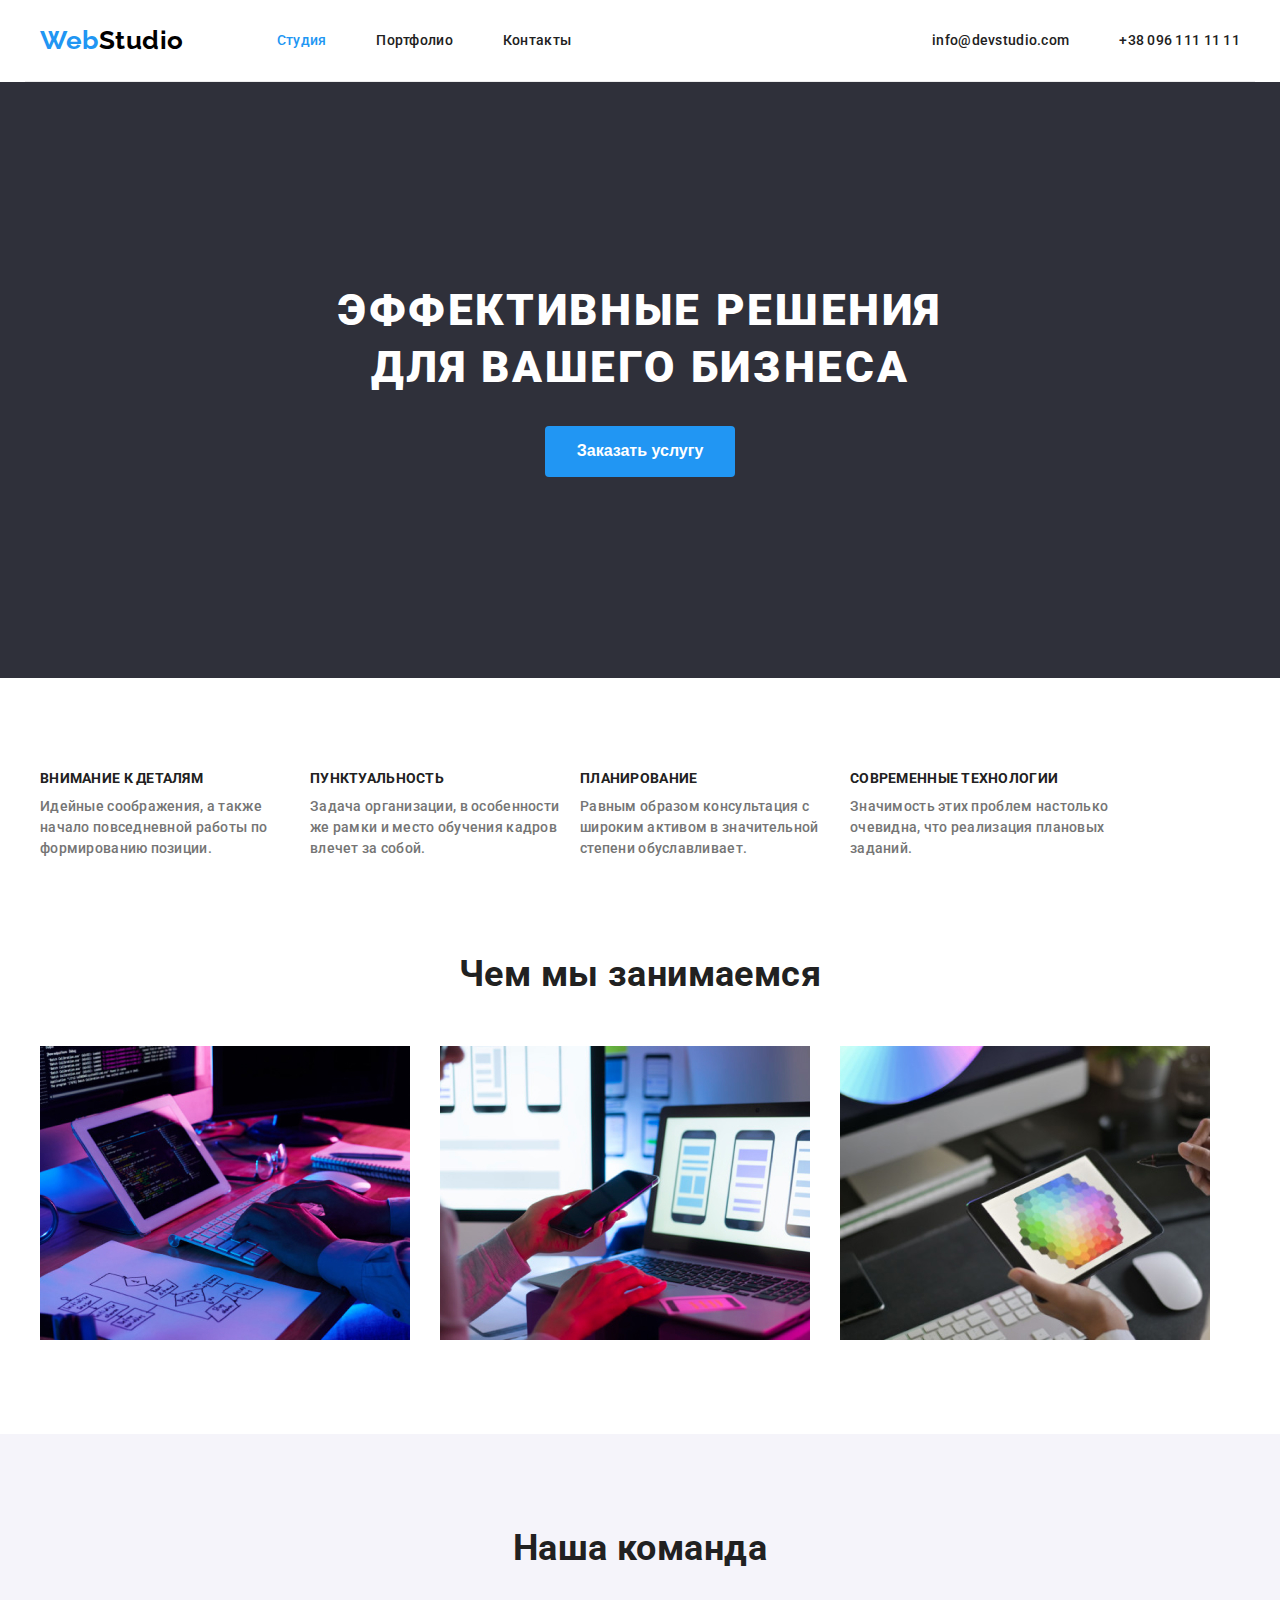
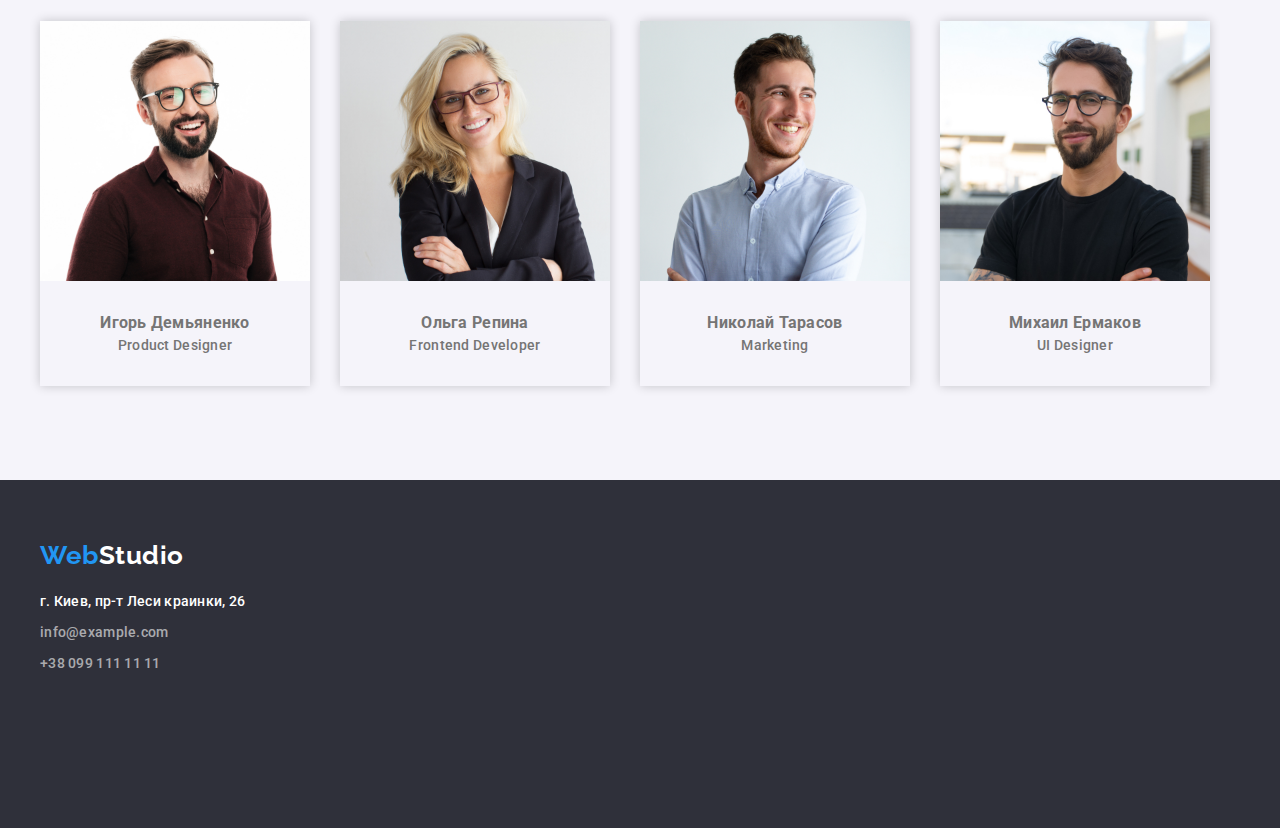
==== index.html @ 1d24ace8 "new progect" ====
<!DOCTYPE html>
<html lang="ru">
    <head>
        <meta charset="UTF-8" />
        <meta name="viewport" content="width=device-width, initial-scale=1.0" />
        <title>WebStudio</title>

        <link rel="preconnect" href="https://fonts.googleapis.com" />
        <link rel="preconnect" href="https://fonts.gstatic.com" crossorigin />
        <link href="https://fonts.googleapis.com/css2?family=Raleway:wght@700&family=Roboto:wght@400;500;700;900&display=swap" rel="stylesheet" />
        <link rel="stylesheet" href="https://cdnjs.cloudflare.com/ajax/libs/modern-normalize/1.1.0/modern-normalize.min.css" integrity="sha512-wpPYUAdjBVSE4KJnH1VR1HeZfpl1ub8YT/NKx4PuQ5NmX2tKuGu6U/JRp5y+Y8XG2tV+wKQpNHVUX03MfMFn9Q==" crossorigin="anonymous" referrerpolicy="no-referrer" />
        <link rel="stylesheet" href="./css/style.css" />
    </head>

    <body>
        <!-- =======================Header================= -->

        <header class="header">
            <div class="container">
                <nav class="header-nav">
                    <a class="header-logo" href="./index.html"><span class="logo-blue">Web</span>Studio</a>
                    <ul class="header-nav-menu-list list">
                        <li class="active-page"><a class="header-menu-link" href="./index.html">Студия</a></li>
                        <li class="header-nav-menu-item item"><a class="header-menu-link" href="./portfolio.html">Портфолио</a></li>
                        <li class="header-nav-menu-item item"><a class="header-menu-link" href="">Контакты</a></li>
                    </ul>
                </nav>
                <ul class="header-contacts-list list">
                    <li class="header-contacts-mail item"><a class="header-menu-link" href="mailto:info@example.com">info@devstudio.com</a></li>
                    <li class="header-contacts-phone item"><a class="header-menu-link" href="tel:+380991111111">+38 096 111 11 11</a></li>
                </ul>
            </div>
        </header>

        <!-- =====================HERO================== -->

        <section class="hero">
            <div class="container">
                <h1 class="hero-main-title">
                    Эффективные решения <br />
                    для вашего бизнеса
                </h1>
                <button class="hero-button btn" type="button">Заказать услугу</button>
            </div>
        </section>

        <!-- =======================ADVANTAGES================= -->

        <section class="avantages">
            <div class="container advantages">
                <h2 class="hidden">Преимущества</h2>
                <!-- !!!!!!!!!!!скрыть заголовок!!!!!!!!!!!!! -->
                <ul class="advantages-list list">
                    <li class="advantages-item item">
                        <h3>Внимание к деталям</h3>
                        <p>Идейные соображения, а также начало повседневной работы по формированию позиции.</p>
                    </li>
                    <li class="advantages-item item">
                        <h3>Пунктуальность</h3>
                        <p>Задача организации, в особенности же рамки и место обучения кадров влечет за собой.</p>
                    </li>
                    <li class="advantages-item item">
                        <h3>Планирование</h3>
                        <p>Равным образом консультация с широким активом в значительной степени обуславливает.</p>
                    </li>
                    <li class="advantages-item item">
                        <h3>Современные технологии</h3>
                        <p>Значимость этих проблем настолько очевидна, что реализация плановых заданий.</p>
                    </li>
                </ul>
            </div>
        </section>

        <!-- =======================OURS SERVISES================ -->

        <section class="our-services">
            <div class="container services">
                <h2 class="services text-minor">Чем мы занимаемся</h2>
                <ul class="services-list list">
                    <li class="services-item item">
                        <img src="./img/box_1.jpg" alt="Крос браузерная разработка" width="370" height="294" />
                    </li>
                    <li class="services-item item">
                        <img src="./img/box_2.jpg" alt="Адаптивная разработка" width="370" height="294" />
                    </li>
                    <li class="services-item item">
                        <img src="./img/box_3.jpg" alt="Оптимизация и настройка" width="370" height="294" />
                    </li>
                </ul>
            </div>
        </section>
        <!-- =======================OURS TEAM================= -->
        <section class="team">
            <div class="container team">
                <h2 class="team text-minor">Наша команда</h2>
                <ul class="team-list list">
                    <li class="team-item item">
                        <img src="./img/pfoto_1.jpg" alt="Игорь Демьяненко" width="270" height="260" />
                        <div class="team-item-title">
                            <h3>Игорь Демьяненко</h3>
                            <p>Product Designer</p>
                        </div>
                    </li>
                    <li class="team-item item">
                        <img src="./img/photo_2.jpg" alt="Ольга Репина" width="270" height="260" />
                        <div class="team-item-title">
                            <h3>Ольга Репина</h3>
                            <p>Frontend Developer</p>
                        </div>
                    </li>
                    <li class="team-item item">
                        <img src="./img/photo_3.jpg" alt="Николай Тарасов" width="270" height="260" />
                        <div class="team-item-title">
                            <h3>Николай Тарасов</h3>
                            <p>Marketing</p>
                        </div>
                    </li>
                    <li class="team-item item">
                        <img src="./img/photo_4.jpg" alt="Михаил Ермаков" width="270" height="260" />
                        <div class="team-item-title">
                            <h3>Михаил Ермаков</h3>
                            <p>UI Designer</p>
                        </div>
                    </li>
                </ul>
            </div>
        </section>

        <!-- =======================FOOTER================= -->

        <footer class="footer">
            <div class="container">
                <a href="" class="footer-logo"><span class="footer-logo-blue">Web</span>Studio</a>
                <address class="footer-contacts">
                    <ul class="footer-list list">
                        <li class="footer-item item"><p>г. Киев, пр-т Леси краинки, 26</p></li>
                        <li class="footer-item item"><a href="mailto:info@example.com">info@example.com</a></li>
                        <li class="footer-item item last"><a href="tel:+380991111111">+38 099 111 11 11</a></li>
                    </ul>
                </address>
            </div>
        </footer>
    </body>
</html>
---- css/style.css ----
:root {
    --main-text-color: #757575;
    --title-text-color: #212121;
    --accent-text-color: #2196f3;
    --wite-color: #ffffff;
    --bgr-footer-color: #2f303a;
}

body {
    color: var(--main-text-color);
    font-family: 'Roboto', sans-serif;
    font-weight: 400;
    font-size: 14px;
    line-height: 1.7;
    letter-spacing: 0.03em;
}
img {
    display: block;
}
/* h1,
h2,
h3,
h4,
p {
    margin: 0;
    padding: 0;
} */

* {
    margin: 0;
    padding: 0;
}

.list,
a {
    list-style: none;
    text-decoration: none;
    color: var(--main-text-color);
    font-weight: 500;
    line-height: 1.5;
    letter-spacing: 0.02em;
}

.list {
    color: var(--main-text-color); /*стили списков*/
    font-weight: 500;
    line-height: 1.5;
    letter-spacing: 0.02em;
}

.container {
    max-width: 1200px;
    padding-left: 15px;
    padding-right: 15px;
    margin: 0 auto;
    padding-bottom: 94px;
}
/* =======================Header================= */

.header .container {
    display: flex;
    align-items: center;
    padding-bottom: 0;
    border-bottom: 1px solid #ececec;
}

/*---logo---*/

.header-logo {
    margin-right: 93px;

    color: #000000;
    font-family: Raleway;
    font-weight: 700;
    font-size: 26px;
    line-height: 1.2;
    text-decoration: none;
}

.logo-blue {
    color: var(--accent-text-color);
}

/* ---nav-menu---*/
.header-nav {
    display: flex; /*выравнивает в одну строку с лого*/
    align-items: center; /*центрует елементы в строке по вертикали */
}

.header-nav-menu-list {
    display: flex; /*выравнивает в строку список*/
}

.header-menu-link {
    text-decoration: none;
    color: var(--title-text-color);
}

.header-nav-menu-list > li:not(:last-child) {
    margin-right: 50px; /*Отступ всем кроме последнего menu*/
}

.header-menu-link:hover,
.header-menu-link:focus {
    color: var(--accent-text-color);
}

.header-nav-menu-list .header-menu-link {
    padding-top: 30px;
    padding-bottom: 30px;
    display: inline-block;
}

.active-page .header-menu-link {
    color: var(--accent-text-color);
}

/*---contacts---*/

.header-contacts-list {
    display: flex; /*выравнивает в одну строку список контакты*/
    margin-left: auto;
}

.header-contacts-list li + li {
    margin-left: 50px; /*Отступ всем кроме последнего */
}

/* =======================HERO================  доработать ФОН BUTTOn И ОТСТУПЫ==== */
.hero {
    background-color: #2f303a;

    text-align: center; /*кнопка по центру */
}

.hero-main-title {
    font-weight: 900;
    font-size: 44px;
    line-height: 1.3;
    text-align: center;
    letter-spacing: 0.06em;
    text-transform: uppercase;
    color: var(--wite-color);
    padding-top: 200px;
}

.hero-button {
    border-radius: 4px;
    border: 0;
    padding: 10px 32px 10px 32px;
    margin-top: 30px;
    margin-bottom: 107px;

    background-color: var(--accent-text-color);
    font-size: 16px;
    font-weight: 700;
    line-height: 1.9;
    color: var(--wite-color);
    cursor: pointer;
}

/* ============================ADVANTAGES=========================== */
.hidden {
    display: none; /*WARNING!!!! */
}

.advantages-list {
    display: inline-flex;
}

.advantages h3 {
    color: var(--title-text-color);
    font-weight: 700;
    line-height: 1.1;
    text-transform: uppercase;
    font-size: 14px;
    padding-bottom: 10px;
}
.advantages-item {
    max-width: 270px;
    padding-top: 93px;
}

/* ============================OURS SERVISES=========================== */

.services .text-minor {
    text-align: center;
}

.services-list {
    display: flex;
}
.services-list .services-item + .services-item {
    margin-left: 30px;
}

.text-minor {
    color: var(--title-text-color); /*h2 - servises + team*/
    font-weight: 700;
    font-size: 36px;
    line-height: 1.2;
    padding-bottom: 50px;
}

/* ============================OUR TAEM=========================== */
.team {
    background-color: #f5f4fa;
}
.team .text-minor {
    text-align: center;
    padding-top: 93px;
}
.team-list {
    display: flex;
}

.team-list .team-item + .team-item {
    margin-left: 30px;
}

.team-item-title {
    padding: 30px; /*узнать почему не работает padding; 30px auto*/
    text-align: center;
}

.team-item {
    box-shadow: 0 0 10px rgba(0, 0, 0, 0.2); /* Параметры тени */
}

/* ============================FOOTER=========================== */
footer {
    background-color: var(--bgr-footer-color);
    font-style: normal;
}
.footer-logo {
    display: block;
    color: var(--wite-color);
    font-family: Raleway;
    font-weight: 700;
    font-size: 26px;
    line-height: 1.2;
    text-decoration: none;
    padding-top: 60px;
    padding-bottom: 20px;
}

.footer-logo-blue {
    color: var(--accent-text-color);
}

.footer-contacts a {
    color: rgba(255, 255, 255, 0.6);
    text-decoration: none;
}

.footer-contacts p {
    color: var(--wite-color);
}
address {
    font-style: normal;
}
.footer-list .footer-item + .footer-item {
    margin-top: 10px;
}
.last {
    padding-bottom: 60px;
}

/* =============================================Potfolio-page============================================ */
.portfolio-filter-list {
    display: flex; /*список в строку дал ul */
    justify-content: center; /*центровка */
    padding-top: 93px;
}

.portfolio-filter-list li + li {
    margin-left: 10px;
}

.btn-filter {
    color: var(--title-text-color);
    background-color: #f5f4fa;
    font-family: 'Roboto', sans-serif;
    font-weight: 500;
    font-size: 16px;
    line-height: 1.6;
    letter-spacing: 0.03em;
    border-radius: 4px;
    border: none;
    padding: 6px 22px;
}

.btn-filter:hover,
.btn-filter:focus {
    color: var(--wite-color);
    background-color: var(--accent-text-color);
    box-shadow: 0 3px rgba(0, 0, 0, 0.1); /* Параметры тени */
}

/*================== work examples ================*/
.work-eamples-list {
    display: flex;
    flex-wrap: wrap;
}
.work-eamples-item {
    margin-bottom: 30px;
    margin: 0 auto;
}
/*.work-eamples-item: (3n+2) {
    padding-right: 15px;
    padding-left: 15px; */
}

.work-eamples-item h3 {
    color: var(--title-text-color);
    font-weight: 700;
    font-size: 18px;
    line-height: 2;
}

.portfolio-work-examples p {
    font-weight: 400;
    font-size: 16px;
    line-height: 1.9;
}
.work-examples-item-title {
    padding-top: 20px;
    padding-bottom: 20px;
    border-bottom: 1px solid #ececec;

}
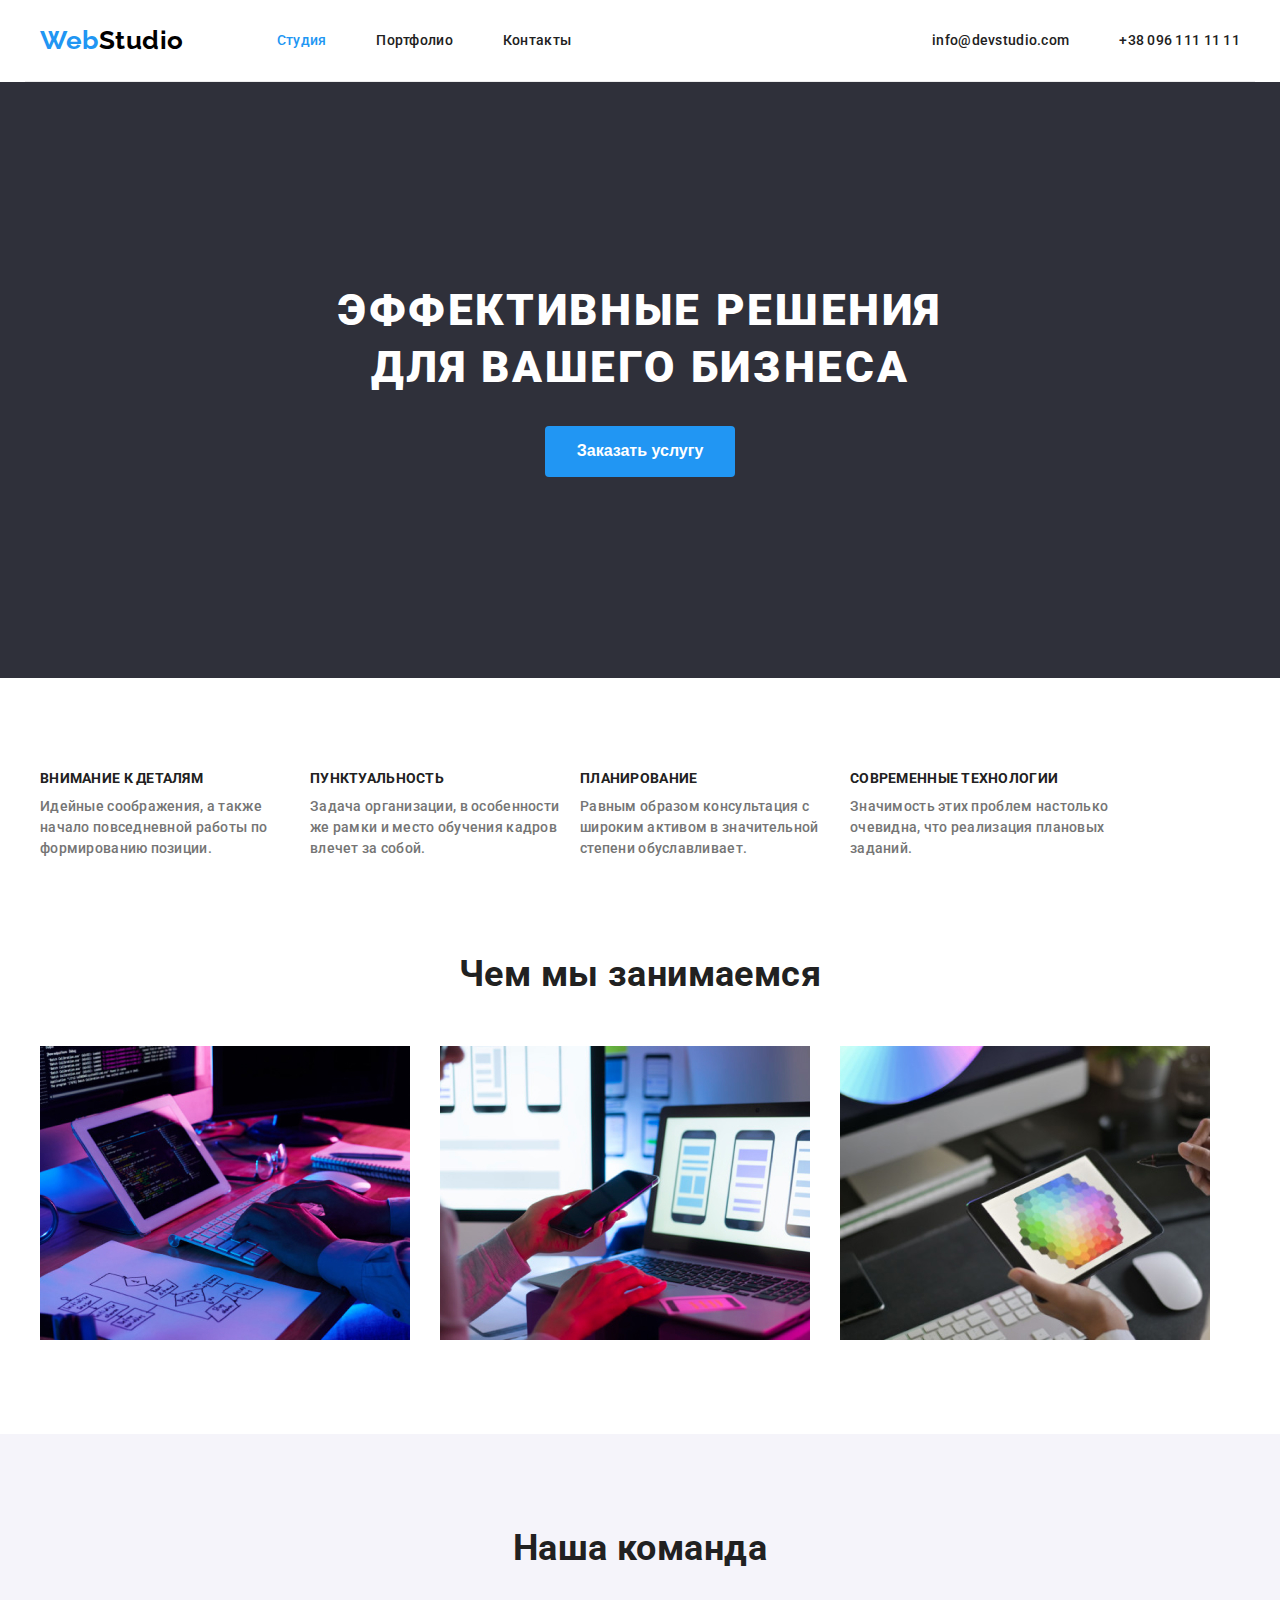
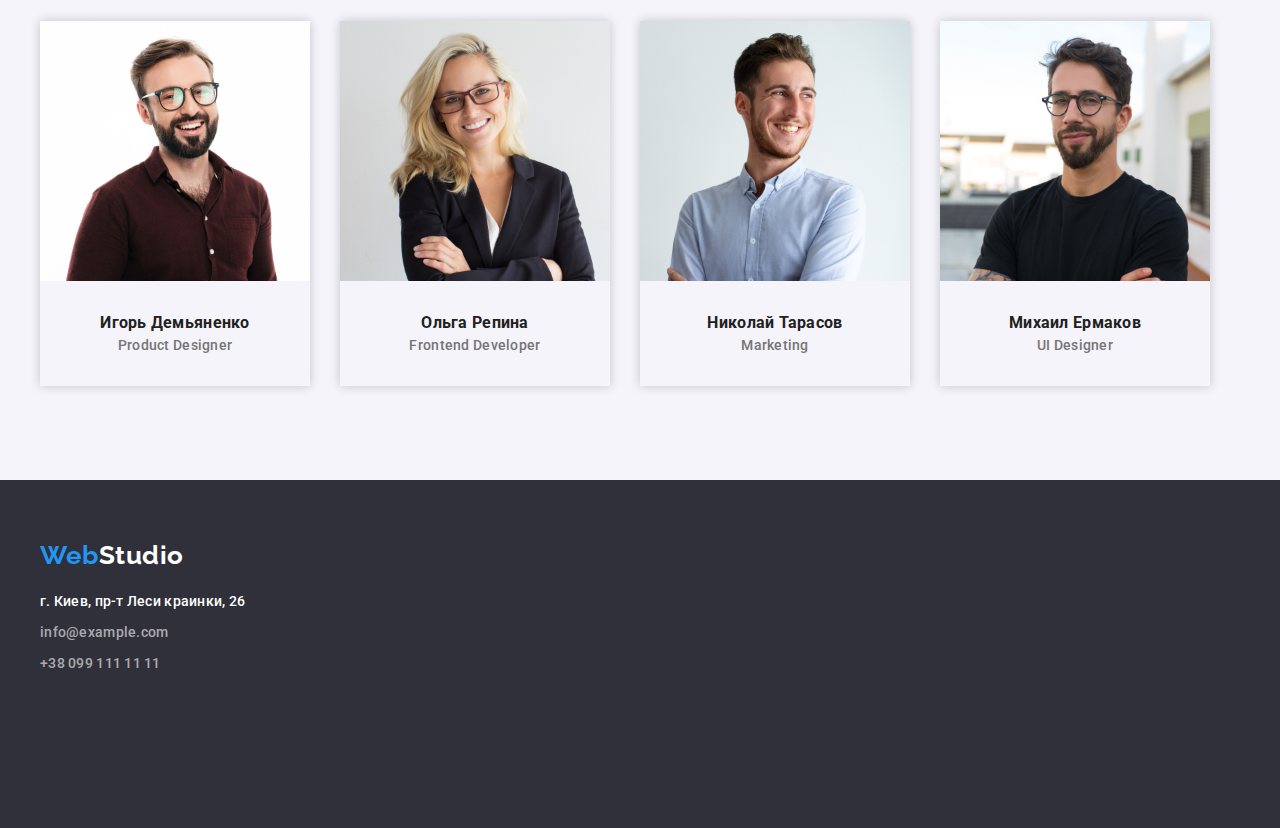
==== commit bf60fb49: "visyally hidden" ====
--- a/index.html
+++ b/index.html
@@ -48,7 +48,7 @@
 
         <section class="avantages">
             <div class="container advantages">
-                <h2 class="hidden">Преимущества</h2>
+                <h2 class="visually-hidden">Преимущества</h2>
                 <!-- !!!!!!!!!!!скрыть заголовок!!!!!!!!!!!!! -->
                 <ul class="advantages-list list">
                     <li class="advantages-item item">
--- a/css/style.css
+++ b/css/style.css
@@ -31,18 +31,15 @@
     padding: 0;
 }
 
+.list h3 {
+    color: var(--title-text-color);
+}
+
 .list,
 a {
     list-style: none;
     text-decoration: none;
     color: var(--main-text-color);
-    font-weight: 500;
-    line-height: 1.5;
-    letter-spacing: 0.02em;
-}
-
-.list {
-    color: var(--main-text-color); /*стили списков*/
     font-weight: 500;
     line-height: 1.5;
     letter-spacing: 0.02em;
@@ -160,8 +157,18 @@
 }
 
 /* ============================ADVANTAGES=========================== */
-.hidden {
-    display: none; /*WARNING!!!! */
+.visually-hidden {
+    position: absolute;
+    width: 1px;
+    height: 1px;
+    margin: -1px;
+    border: 0;
+    padding: 0;
+
+    white-space: nowrap;
+    clip-path: inset(100%);
+    clip: rect(0 0 0 0);
+    overflow: hidden; /*WARNING!!!! */
 }
 
 .advantages-list {
@@ -309,9 +316,8 @@
 /*.work-eamples-item: (3n+2) {
     padding-right: 15px;
     padding-left: 15px; */
-}
-
-.work-eamples-item h3 {
+
+.work-examples-item-title h3 {
     color: var(--title-text-color);
     font-weight: 700;
     font-size: 18px;
@@ -327,5 +333,4 @@
     padding-top: 20px;
     padding-bottom: 20px;
     border-bottom: 1px solid #ececec;
-
-}
+}
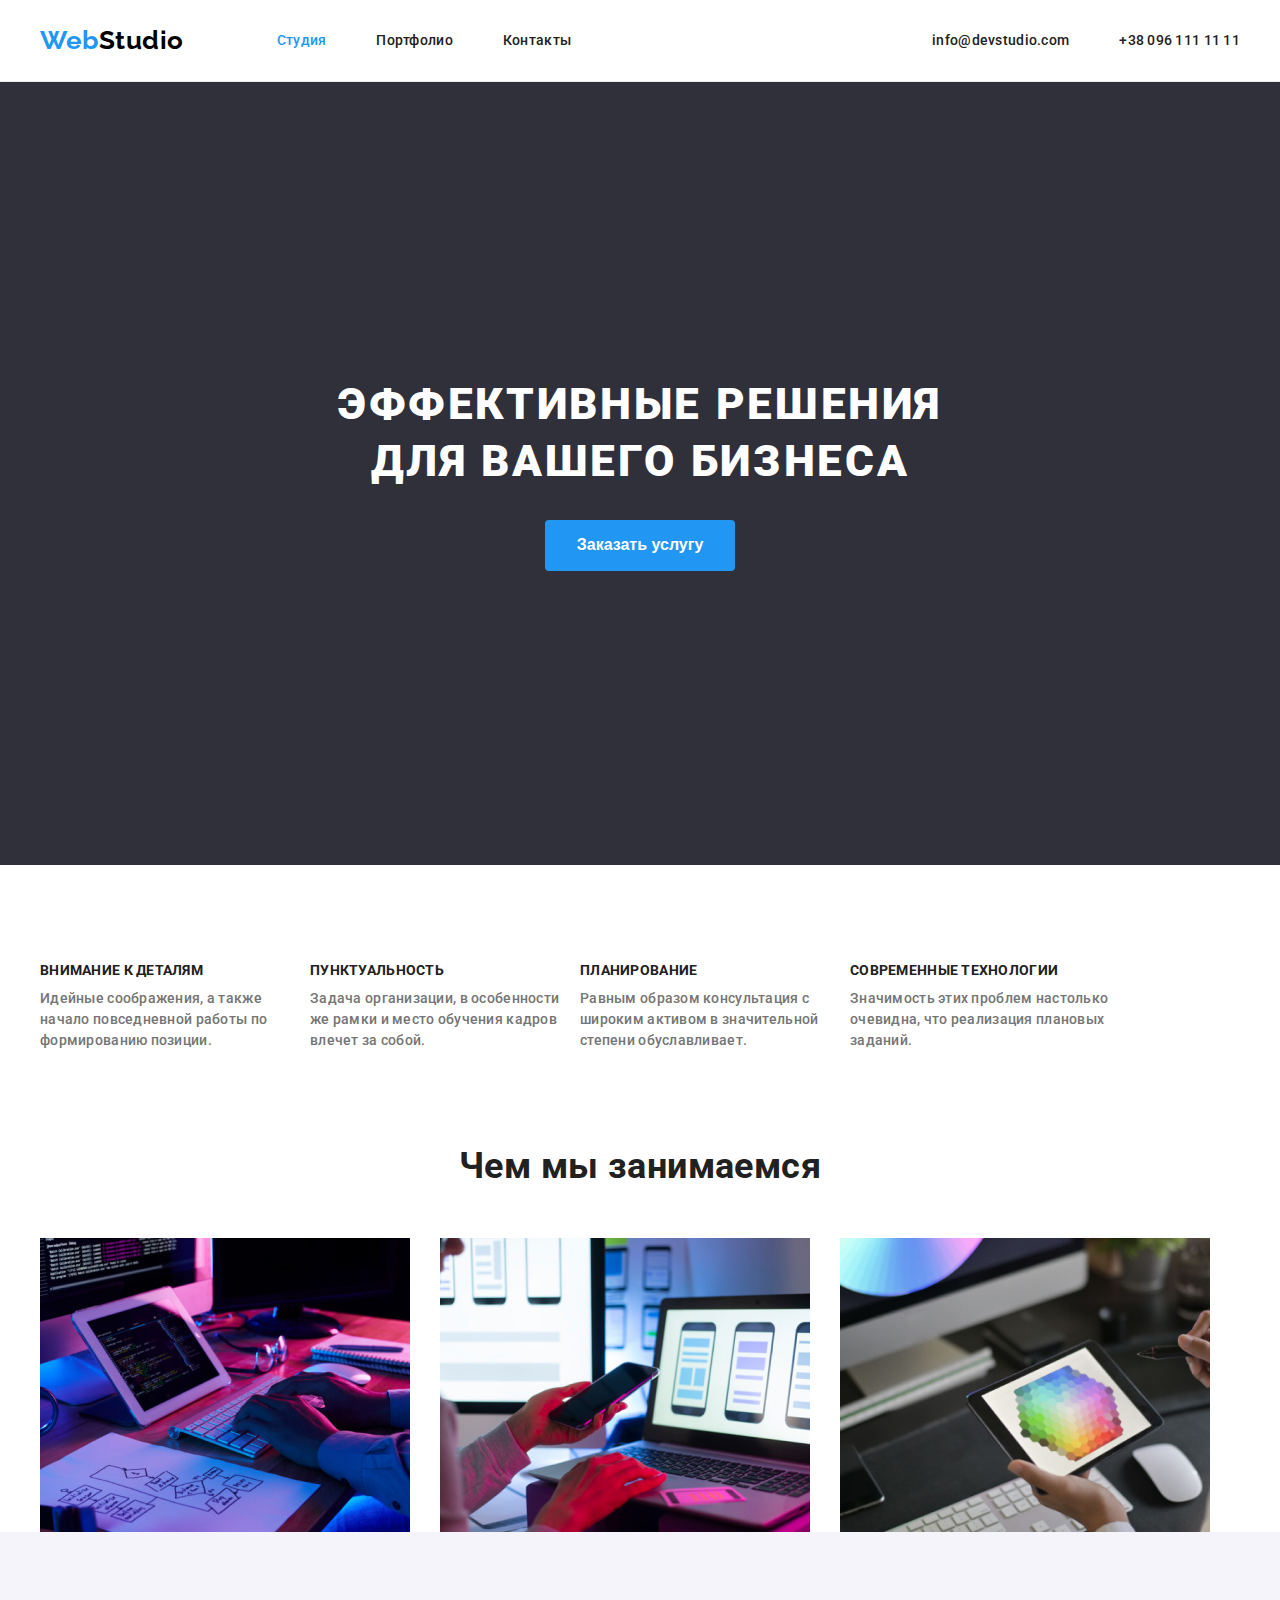
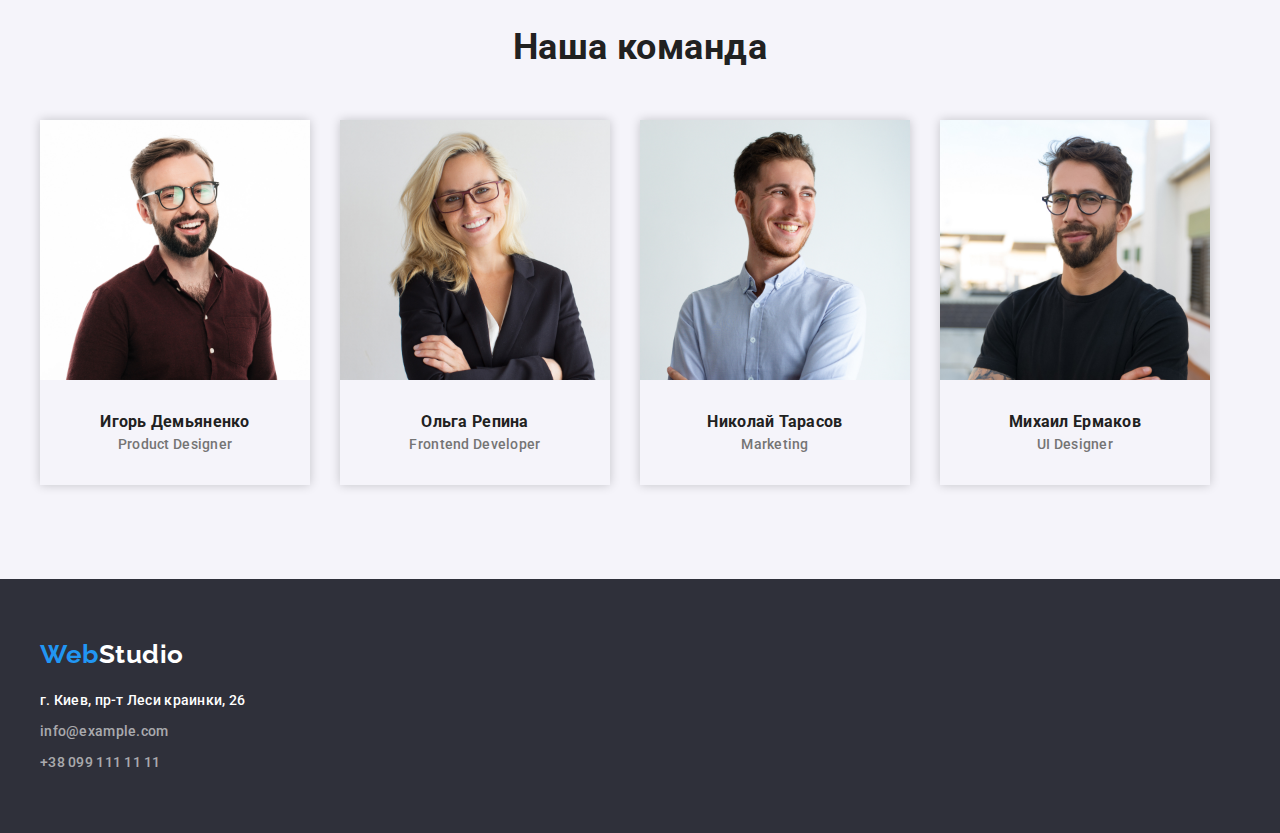
==== commit 260dfbbe: "fix bags v02" ====
--- a/index.html
+++ b/index.html
@@ -35,7 +35,7 @@
         <!-- =====================HERO================== -->
 
         <section class="hero">
-            <div class="container">
+            <div class="container section">
                 <h1 class="hero-main-title">
                     Эффективные решения <br />
                     для вашего бизнеса
@@ -47,7 +47,7 @@
         <!-- =======================ADVANTAGES================= -->
 
         <section class="avantages">
-            <div class="container advantages">
+            <div class="container section advantages">
                 <h2 class="visually-hidden">Преимущества</h2>
                 <!-- !!!!!!!!!!!скрыть заголовок!!!!!!!!!!!!! -->
                 <ul class="advantages-list list">
@@ -91,7 +91,7 @@
         </section>
         <!-- =======================OURS TEAM================= -->
         <section class="team">
-            <div class="container team">
+            <div class="container section team">
                 <h2 class="team text-minor">Наша команда</h2>
                 <ul class="team-list list">
                     <li class="team-item item">
--- a/css/style.css
+++ b/css/style.css
@@ -50,15 +50,20 @@
     padding-left: 15px;
     padding-right: 15px;
     margin: 0 auto;
+}
+.section {
+    padding-top: 94px;
     padding-bottom: 94px;
 }
 /* =======================Header================= */
+.header {
+    border-bottom: 1px solid #ececec;
+}
 
 .header .container {
     display: flex;
     align-items: center;
     padding-bottom: 0;
-    border-bottom: 1px solid #ececec;
 }
 
 /*---logo---*/
@@ -128,6 +133,10 @@
     background-color: #2f303a;
 
     text-align: center; /*кнопка по центру */
+}
+
+.hero-main {
+    background-color: #2f303a;
 }
 
 .hero-main-title {
@@ -145,6 +154,7 @@
     border-radius: 4px;
     border: 0;
     padding: 10px 32px 10px 32px;
+
     margin-top: 30px;
     margin-bottom: 107px;
 
@@ -154,6 +164,7 @@
     line-height: 1.9;
     color: var(--wite-color);
     cursor: pointer;
+    margin-bottom: 200px;
 }
 
 /* ============================ADVANTAGES=========================== */
@@ -168,7 +179,7 @@
     white-space: nowrap;
     clip-path: inset(100%);
     clip: rect(0 0 0 0);
-    overflow: hidden; /*WARNING!!!! */
+    overflow: hidden;
 }
 
 .advantages-list {
@@ -185,7 +196,6 @@
 }
 .advantages-item {
     max-width: 270px;
-    padding-top: 93px;
 }
 
 /* ============================OURS SERVISES=========================== */
@@ -215,7 +225,6 @@
 }
 .team .text-minor {
     text-align: center;
-    padding-top: 93px;
 }
 .team-list {
     display: flex;
@@ -232,6 +241,7 @@
 
 .team-item {
     box-shadow: 0 0 10px rgba(0, 0, 0, 0.2); /* Параметры тени */
+    max-width: 270px;
 }
 
 /* ============================FOOTER=========================== */
@@ -277,7 +287,7 @@
 .portfolio-filter-list {
     display: flex; /*список в строку дал ul */
     justify-content: center; /*центровка */
-    padding-top: 93px;
+    padding-bottom: 34px;
 }
 
 .portfolio-filter-list li + li {
@@ -301,7 +311,7 @@
 .btn-filter:focus {
     color: var(--wite-color);
     background-color: var(--accent-text-color);
-    box-shadow: 0 3px rgba(0, 0, 0, 0.1); /* Параметры тени */
+    box-shadow: 0 10px 10px -5px rgba(0, 0, 0, 0.3); /* Параметры тени */
 }
 
 /*================== work examples ================*/
@@ -310,12 +320,14 @@
     flex-wrap: wrap;
 }
 .work-eamples-item {
+    margin-right: 30px;
+    max-width: 370px;
     margin-bottom: 30px;
-    margin: 0 auto;
-}
-/*.work-eamples-item: (3n+2) {
-    padding-right: 15px;
-    padding-left: 15px; */
+}
+
+.work-eamples-item:nth-child(3n) {
+    margin-right: 0;
+}
 
 .work-examples-item-title h3 {
     color: var(--title-text-color);
@@ -324,11 +336,12 @@
     line-height: 2;
 }
 
-.portfolio-work-examples p {
+.work-examples-item-title p {
     font-weight: 400;
     font-size: 16px;
     line-height: 1.9;
 }
+
 .work-examples-item-title {
     padding-top: 20px;
     padding-bottom: 20px;
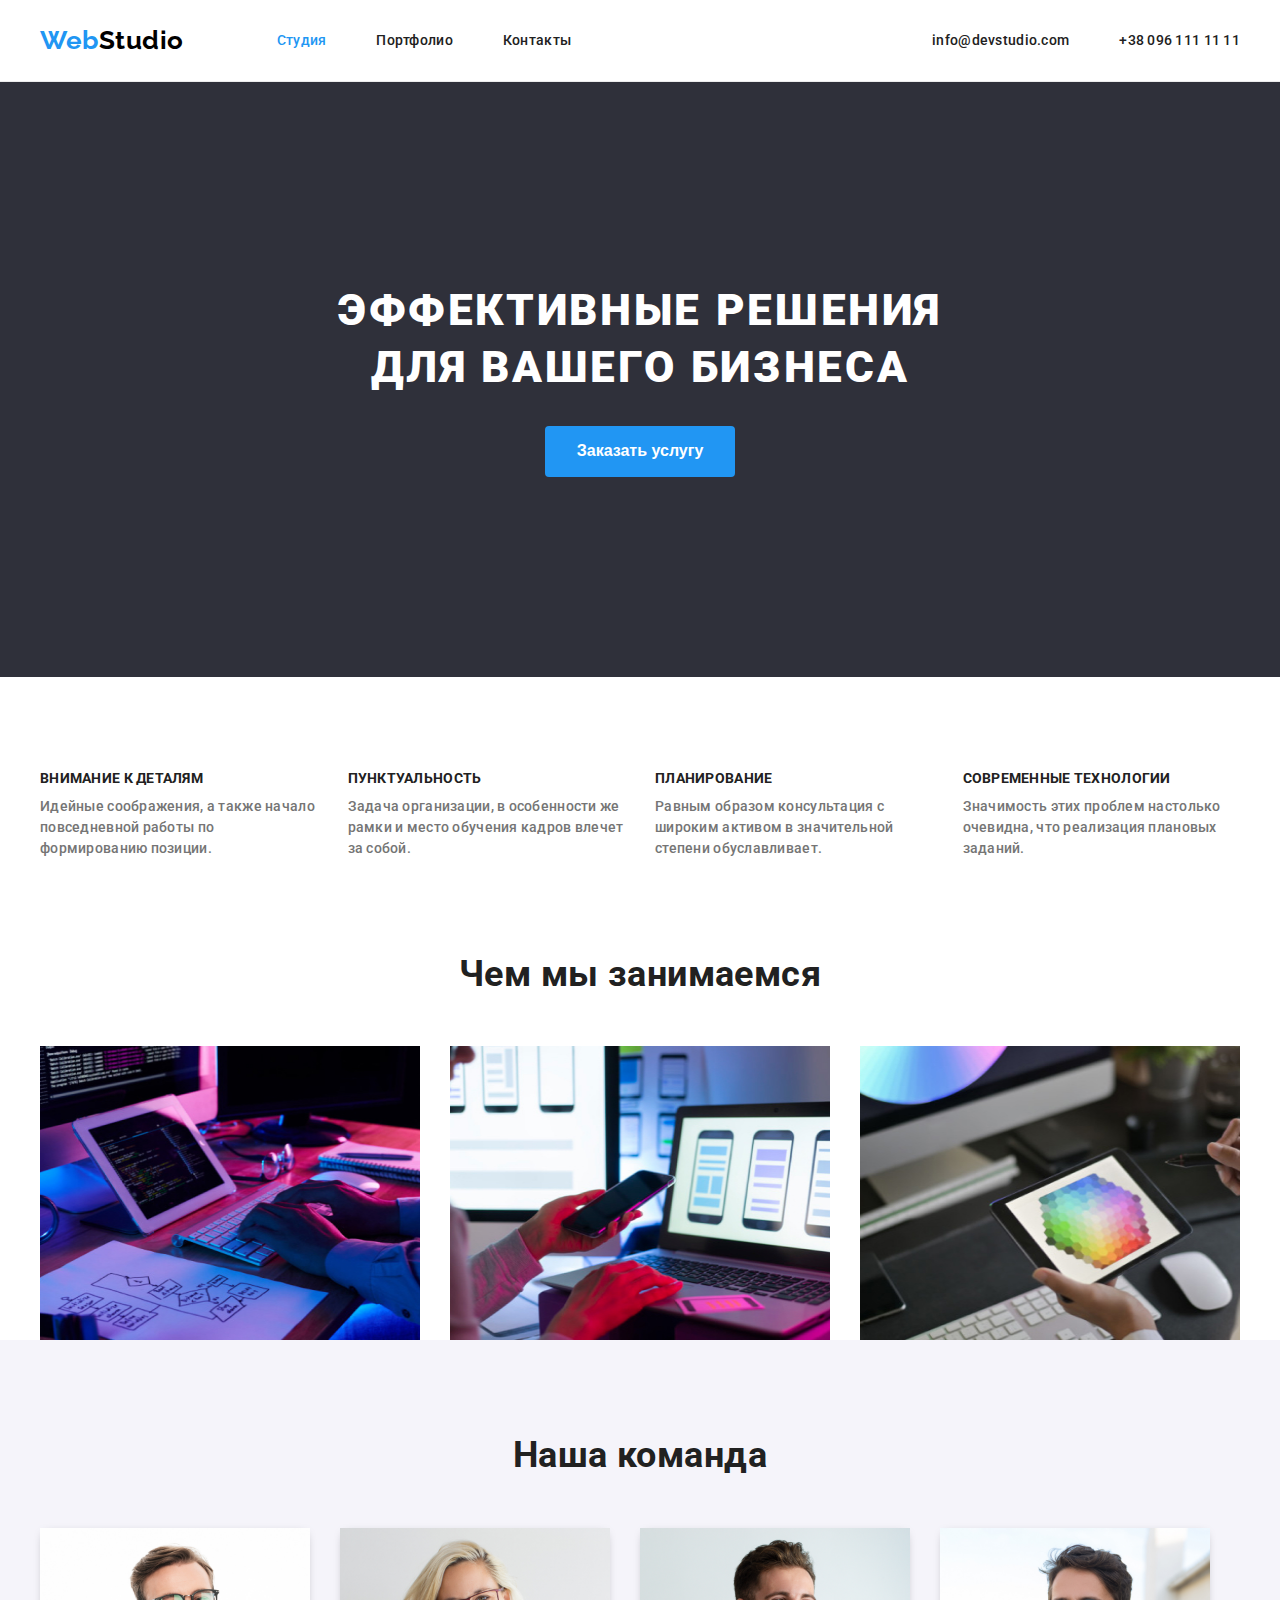
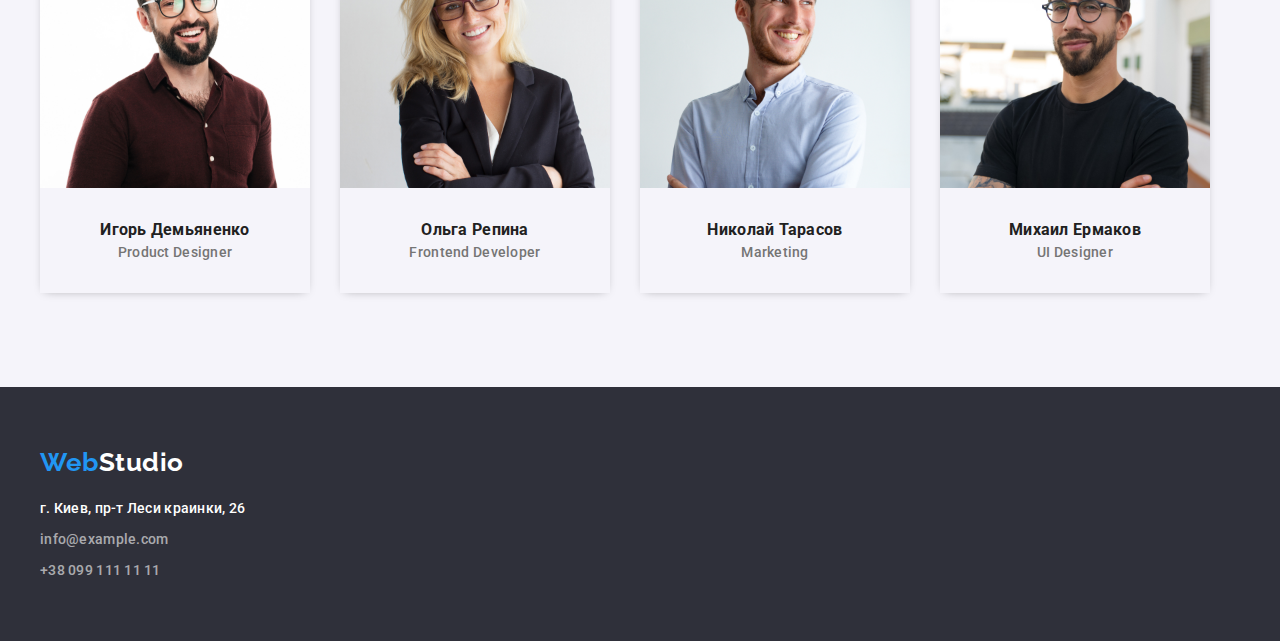
==== commit 4d4a3e9e: "add calc+ fix bag" ====
--- a/index.html
+++ b/index.html
@@ -35,11 +35,8 @@
         <!-- =====================HERO================== -->
 
         <section class="hero">
-            <div class="container section">
-                <h1 class="hero-main-title">
-                    Эффективные решения <br />
-                    для вашего бизнеса
-                </h1>
+            <div class="container main">
+                <h1 class="hero-main-title">Эффективные решения для вашего бизнеса</h1>
                 <button class="hero-button btn" type="button">Заказать услугу</button>
             </div>
         </section>
--- a/css/style.css
+++ b/css/style.css
@@ -16,6 +16,7 @@
 }
 img {
     display: block;
+    width: 100%;
 }
 /* h1,
 h2,
@@ -129,10 +130,12 @@
 }
 
 /* =======================HERO================  доработать ФОН BUTTOn И ОТСТУПЫ==== */
+
 .hero {
     background-color: #2f303a;
-
+    max-width: 1600px;
     text-align: center; /*кнопка по центру */
+    margin: 0 auto; /*секция по центру */ /*задана ширина 1600+ марджин+ ограничения текста */
 }
 
 .hero-main {
@@ -148,6 +151,8 @@
     text-transform: uppercase;
     color: var(--wite-color);
     padding-top: 200px;
+    max-width: 700px;
+    margin: 0 auto;
 }
 
 .hero-button {
@@ -165,6 +170,11 @@
     color: var(--wite-color);
     cursor: pointer;
     margin-bottom: 200px;
+}
+
+.hero-button:hover,
+.hero-button:focus {
+    background-color: #188ce8;
 }
 
 /* ============================ADVANTAGES=========================== */
@@ -183,7 +193,10 @@
 }
 
 .advantages-list {
-    display: inline-flex;
+    /* add formula calc  + margin*/
+    display: flex;
+    flex-wrap: wrap;
+    margin-left: -30px;
 }
 
 .advantages h3 {
@@ -195,7 +208,8 @@
     padding-bottom: 10px;
 }
 .advantages-item {
-    max-width: 270px;
+    width: calc((100% - 120px) / 4);
+    margin-left: 30px;
 }
 
 /* ============================OURS SERVISES=========================== */
@@ -206,8 +220,11 @@
 
 .services-list {
     display: flex;
-}
-.services-list .services-item + .services-item {
+    flex-wrap: wrap;
+    margin-left: -30px;
+}
+.services-item {
+    width: calc((100% - 90px) / 3); /* add formula calc  + margin  ---.team-list .team-item + .team-item */
     margin-left: 30px;
 }
 
@@ -228,9 +245,12 @@
 }
 .team-list {
     display: flex;
-}
-
-.team-list .team-item + .team-item {
+    flex-wrap: wrap;
+    margin-left: -30px;
+}
+
+.team-item {
+    width: calc((100% - 120px) / 4); /* add formula calc  + margin  ---.team-list .team-item + .team-item */
     margin-left: 30px;
 }
 
@@ -240,7 +260,7 @@
 }
 
 .team-item {
-    box-shadow: 0 0 10px rgba(0, 0, 0, 0.2); /* Параметры тени */
+    box-shadow: 0 2px 10px -5px rgba(0, 0, 0, 0.4); /* Параметры тени */
     max-width: 270px;
 }
 
@@ -284,16 +304,19 @@
 }
 
 /* =============================================Potfolio-page============================================ */
+
+.portfolio-filter {
+    display: flex;
+}
+
 .portfolio-filter-list {
     display: flex; /*список в строку дал ul */
     justify-content: center; /*центровка */
     padding-bottom: 34px;
 }
-
 .portfolio-filter-list li + li {
     margin-left: 10px;
 }
-
 .btn-filter {
     color: var(--title-text-color);
     background-color: #f5f4fa;
@@ -314,19 +337,19 @@
     box-shadow: 0 10px 10px -5px rgba(0, 0, 0, 0.3); /* Параметры тени */
 }
 
-/*================== work examples ================*/
-.work-eamples-list {
+/* =============================================Potfolio-page============================================ */
+
+.work-examples-list {
     display: flex;
     flex-wrap: wrap;
-}
-.work-eamples-item {
-    margin-right: 30px;
-    max-width: 370px;
-    margin-bottom: 30px;
-}
-
-.work-eamples-item:nth-child(3n) {
-    margin-right: 0;
+    margin-left: -30px;
+    margin-top: -30px;
+}
+
+.work-examples-item {
+    width: calc((100% - 90px) / 3);
+    margin-left: 30px;
+    margin-top: 30px;
 }
 
 .work-examples-item-title h3 {
@@ -343,7 +366,9 @@
 }
 
 .work-examples-item-title {
-    padding-top: 20px;
-    padding-bottom: 20px;
-    border-bottom: 1px solid #ececec;
-}
+    padding: 20px 24px;
+    border: 1px solid #eeeeee;
+}
+
+/* =============================================Musor============================================ */
+/* =============================================Musor============================================ */
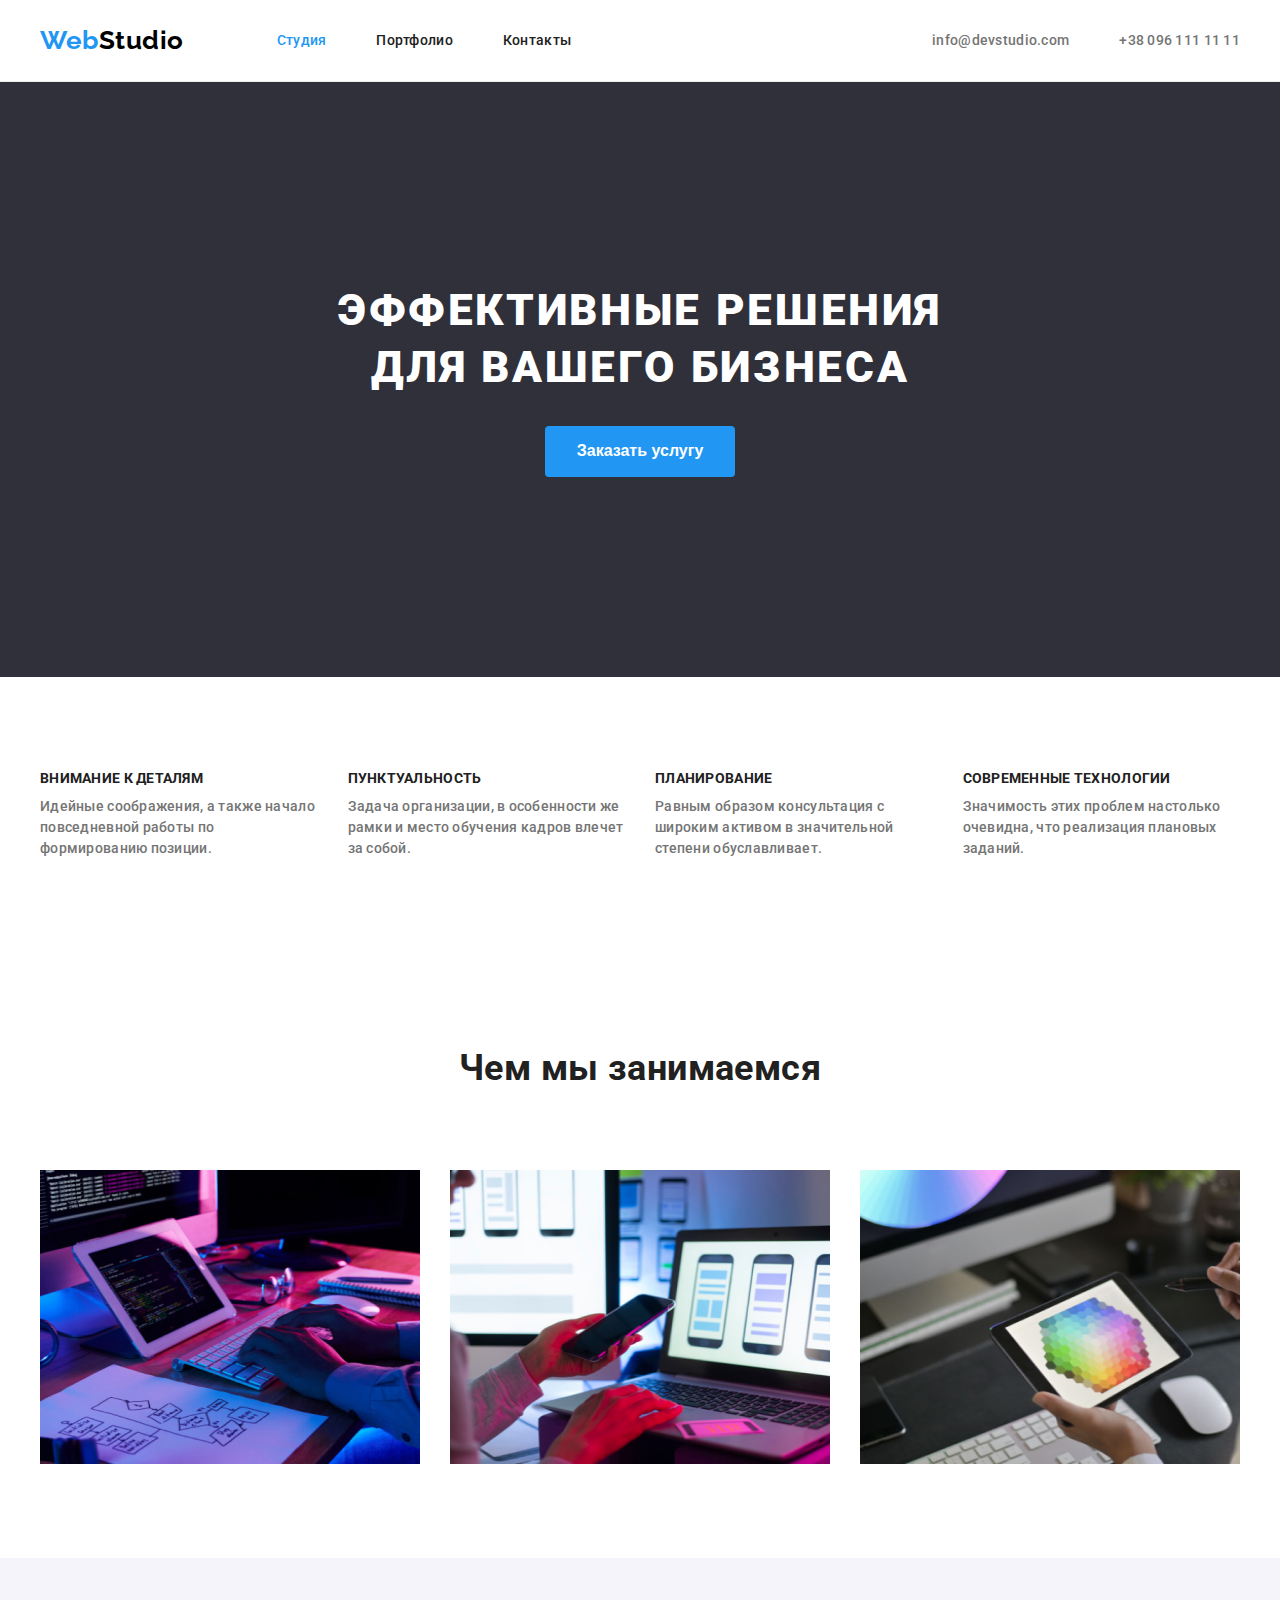
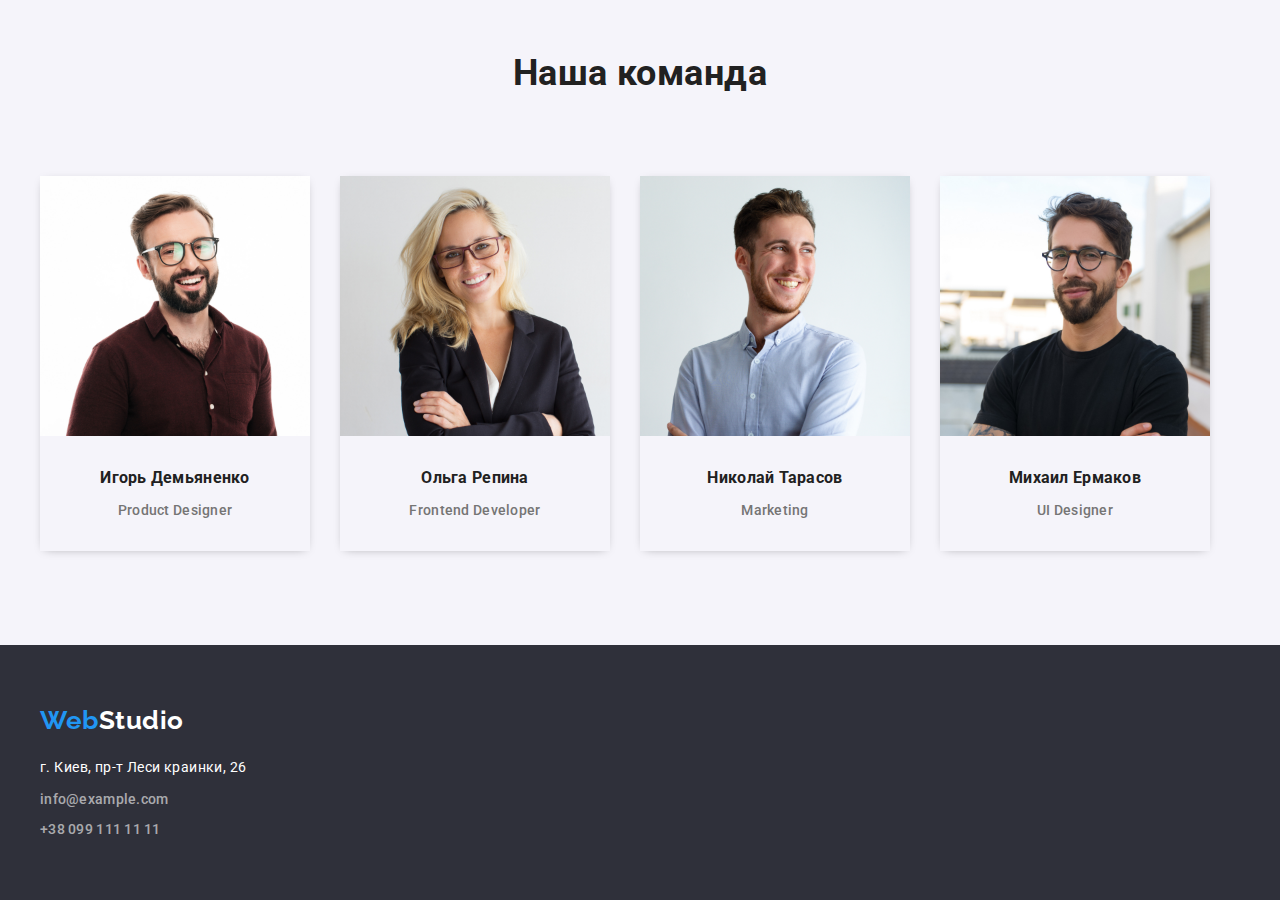
==== commit 4d193f1d: "fix coments bag" ====
--- a/index.html
+++ b/index.html
@@ -26,8 +26,8 @@
                     </ul>
                 </nav>
                 <ul class="header-contacts-list list">
-                    <li class="header-contacts-mail item"><a class="header-menu-link" href="mailto:info@example.com">info@devstudio.com</a></li>
-                    <li class="header-contacts-phone item"><a class="header-menu-link" href="tel:+380991111111">+38 096 111 11 11</a></li>
+                    <li class="header-contacts-mail item"><a class="header-menu-link color-adress" href="mailto:info@example.com">info@devstudio.com</a></li>
+                    <li class="header-contacts-phone item"><a class="header-menu-link color-adress" href="tel:+380991111111">+38 096 111 11 11</a></li>
                 </ul>
             </div>
         </header>
@@ -44,7 +44,7 @@
         <!-- =======================ADVANTAGES================= -->
 
         <section class="avantages">
-            <div class="container section advantages">
+            <div class="container advantages">
                 <h2 class="visually-hidden">Преимущества</h2>
                 <!-- !!!!!!!!!!!скрыть заголовок!!!!!!!!!!!!! -->
                 <ul class="advantages-list list">
@@ -129,8 +129,8 @@
             <div class="container">
                 <a href="" class="footer-logo"><span class="footer-logo-blue">Web</span>Studio</a>
                 <address class="footer-contacts">
+                    <p>г. Киев, пр-т Леси краинки, 26</p>
                     <ul class="footer-list list">
-                        <li class="footer-item item"><p>г. Киев, пр-т Леси краинки, 26</p></li>
                         <li class="footer-item item"><a href="mailto:info@example.com">info@example.com</a></li>
                         <li class="footer-item item last"><a href="tel:+380991111111">+38 099 111 11 11</a></li>
                     </ul>
--- a/css/style.css
+++ b/css/style.css
@@ -52,7 +52,7 @@
     padding-right: 15px;
     margin: 0 auto;
 }
-.section {
+section {
     padding-top: 94px;
     padding-bottom: 94px;
 }
@@ -127,6 +127,10 @@
 
 .header-contacts-list li + li {
     margin-left: 50px; /*Отступ всем кроме последнего */
+}
+
+.color-adress {
+    color: var(--main-text-color);
 }
 
 /* =======================HERO================  доработать ФОН BUTTOn И ОТСТУПЫ==== */
@@ -136,6 +140,8 @@
     max-width: 1600px;
     text-align: center; /*кнопка по центру */
     margin: 0 auto; /*секция по центру */ /*задана ширина 1600+ марджин+ ограничения текста */
+    padding-top: 200px;
+    padding-bottom: 200px;
 }
 
 .hero-main {
@@ -150,8 +156,8 @@
     letter-spacing: 0.06em;
     text-transform: uppercase;
     color: var(--wite-color);
-    padding-top: 200px;
-    max-width: 700px;
+    //padding-top: 200px;
+    width: 700px;
     margin: 0 auto;
 }
 
@@ -161,7 +167,6 @@
     padding: 10px 32px 10px 32px;
 
     margin-top: 30px;
-    margin-bottom: 107px;
 
     background-color: var(--accent-text-color);
     font-size: 16px;
@@ -169,7 +174,6 @@
     line-height: 1.9;
     color: var(--wite-color);
     cursor: pointer;
-    margin-bottom: 200px;
 }
 
 .hero-button:hover,
@@ -205,7 +209,7 @@
     line-height: 1.1;
     text-transform: uppercase;
     font-size: 14px;
-    padding-bottom: 10px;
+    margin-bottom: 10px;
 }
 .advantages-item {
     width: calc((100% - 120px) / 4);
@@ -214,8 +218,9 @@
 
 /* ============================OURS SERVISES=========================== */
 
-.services .text-minor {
+.text-minor {
     text-align: center;
+    margin-bottom: 30px;
 }
 
 .services-list {
@@ -240,8 +245,9 @@
 .team {
     background-color: #f5f4fa;
 }
-.team .text-minor {
+.text-minor {
     text-align: center;
+    margin-bottom: 30px;
 }
 .team-list {
     display: flex;
@@ -264,10 +270,15 @@
     max-width: 270px;
 }
 
+.team-item h3 {
+    margin-bottom: 10px;
+}
 /* ============================FOOTER=========================== */
 footer {
     background-color: var(--bgr-footer-color);
     font-style: normal;
+    padding-top: 60px;
+    padding-bottom: 60px;
 }
 .footer-logo {
     display: block;
@@ -277,8 +288,7 @@
     font-size: 26px;
     line-height: 1.2;
     text-decoration: none;
-    padding-top: 60px;
-    padding-bottom: 20px;
+    margin-bottom: 20px;
 }
 
 .footer-logo-blue {
@@ -297,10 +307,10 @@
     font-style: normal;
 }
 .footer-list .footer-item + .footer-item {
-    margin-top: 10px;
-}
-.last {
-    padding-bottom: 60px;
+    margin-top: 9px;
+}
+address p {
+    margin-bottom: 9px;
 }
 
 /* =============================================Potfolio-page============================================ */
@@ -312,7 +322,7 @@
 .portfolio-filter-list {
     display: flex; /*список в строку дал ul */
     justify-content: center; /*центровка */
-    padding-bottom: 34px;
+    margin-bottom: 34px;
 }
 .portfolio-filter-list li + li {
     margin-left: 10px;
@@ -363,6 +373,7 @@
     font-weight: 400;
     font-size: 16px;
     line-height: 1.9;
+    margin-bottom: 4px;
 }
 
 .work-examples-item-title {
